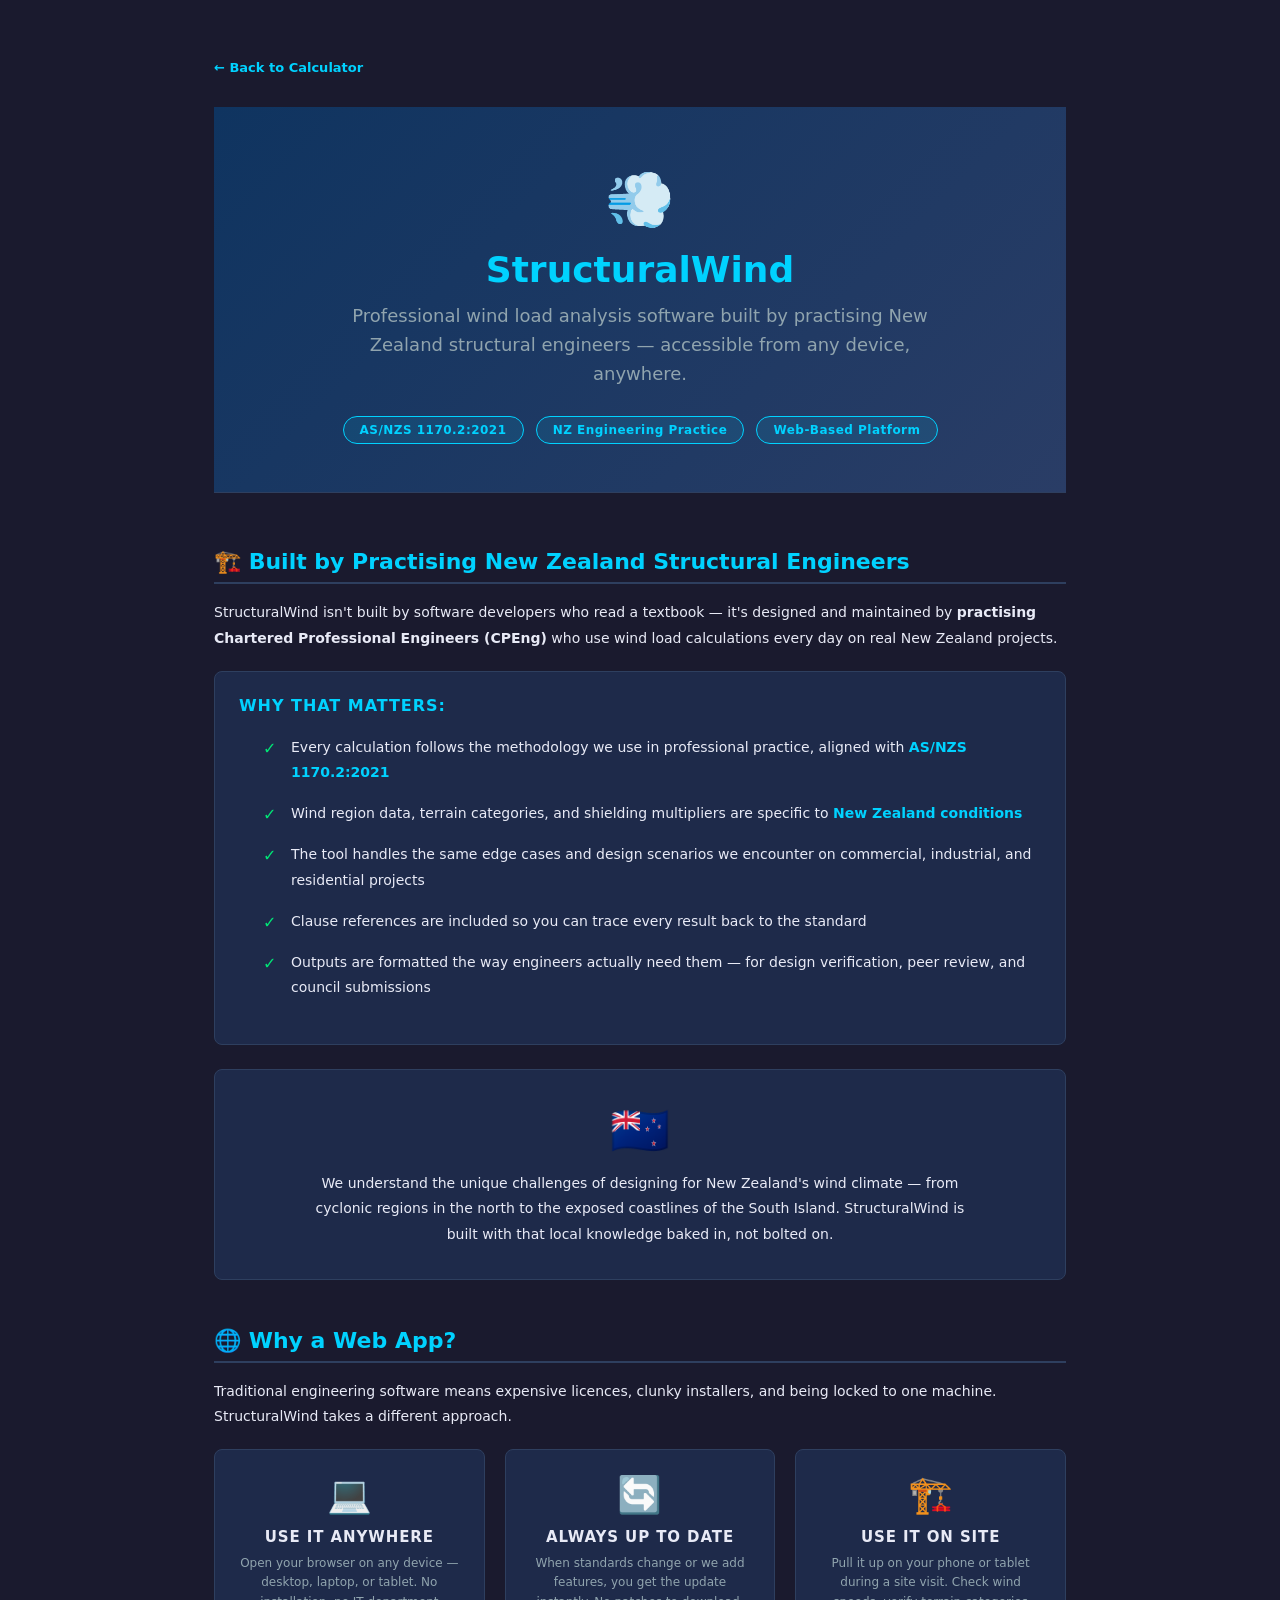
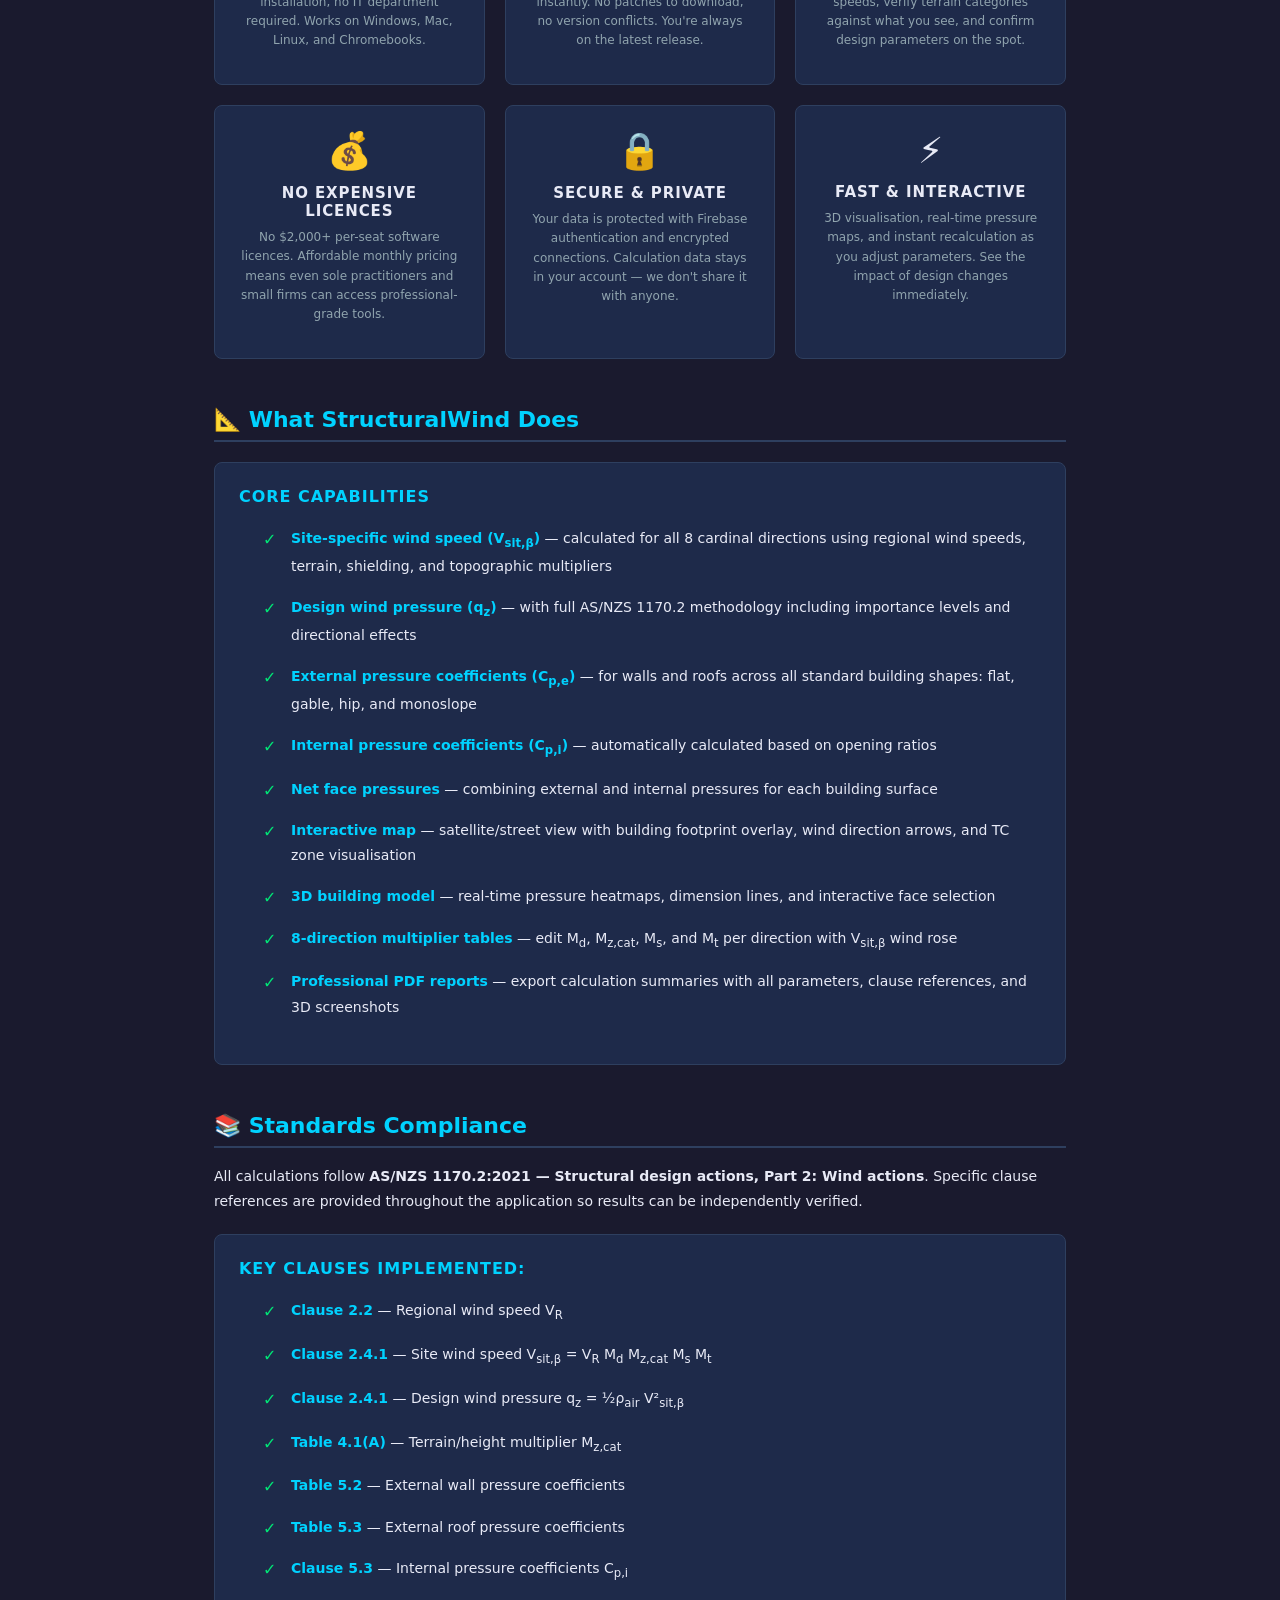
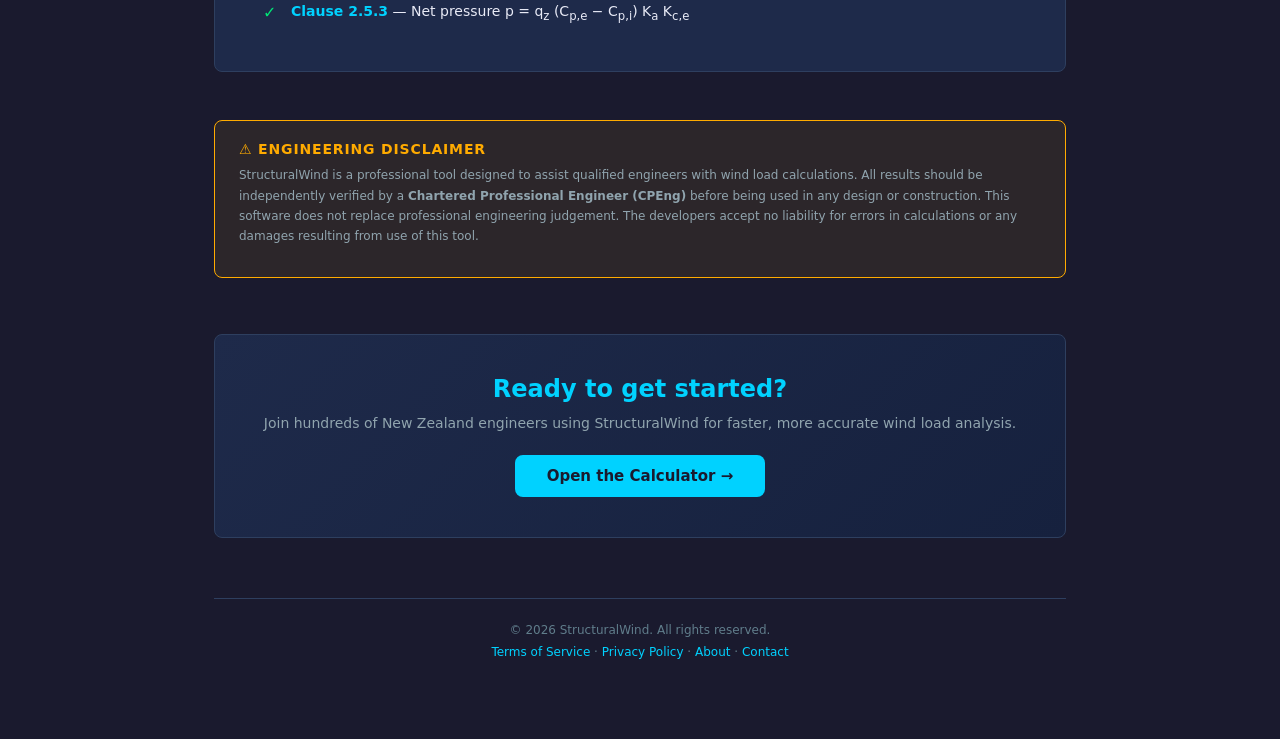
==== public/about.html @ 2320eabc "feat: bootstrap local structuralwind mirror" ====
<!DOCTYPE html>
<html lang="en">
<head>
  <meta charset="UTF-8">
  <meta name="viewport" content="width=device-width, initial-scale=1.0">
  <title>About — StructuralWind</title>
  <link rel="stylesheet" href="style.css">
  <style>
    html, body { overflow: auto; height: auto; }
    .about-page { max-width: 900px; margin: 0 auto; padding: 60px 24px 80px; }

    .about-hero {
      text-align: center;
      margin-bottom: 56px;
    }
    .about-hero .hero-icon {
      font-size: 56px;
      margin-bottom: 16px;
    }
    .about-hero h1 {
      font-size: 36px;
      font-weight: 800;
      color: var(--primary);
      margin-bottom: 12px;
    }
    .about-hero .tagline {
      font-size: 18px;
      color: var(--text2);
      max-width: 600px;
      margin: 0 auto;
      line-height: 1.6;
    }

    .about-section {
      margin-bottom: 48px;
    }
    .about-section h2 {
      font-size: 22px;
      font-weight: 700;
      color: var(--primary);
      margin-bottom: 16px;
      padding-bottom: 8px;
      border-bottom: 2px solid var(--border);
    }
    .about-section p, .about-section li {
      font-size: 14px;
      line-height: 1.8;
      color: var(--text);
    }
    .about-section ul {
      list-style: none;
      padding: 0;
    }
    .about-section ul li {
      padding: 8px 0;
      padding-left: 28px;
      position: relative;
    }
    .about-section ul li::before {
      content: '✓';
      position: absolute;
      left: 0;
      color: var(--success);
      font-weight: 700;
      font-size: 16px;
    }

    .highlight-box {
      background: var(--surface);
      border: 1px solid var(--border);
      border-radius: var(--radius);
      padding: 24px;
      margin: 20px 0;
    }
    .highlight-box h3 {
      color: var(--primary);
      font-size: 16px;
      margin-bottom: 12px;
    }

    .benefits-grid {
      display: grid;
      grid-template-columns: repeat(auto-fit, minmax(250px, 1fr));
      gap: 20px;
      margin-top: 20px;
    }
    .benefit-card {
      background: var(--surface);
      border: 1px solid var(--border);
      border-radius: var(--radius);
      padding: 24px;
      text-align: center;
      transition: border-color .2s;
    }
    .benefit-card:hover {
      border-color: var(--primary);
    }
    .benefit-card .icon {
      font-size: 36px;
      margin-bottom: 12px;
    }
    .benefit-card h3 {
      font-size: 15px;
      color: var(--text);
      margin-bottom: 8px;
    }
    .benefit-card p {
      font-size: 12px;
      color: var(--text2);
      line-height: 1.6;
    }

    .team-section {
      background: var(--surface);
      border: 1px solid var(--border);
      border-radius: var(--radius);
      padding: 32px;
      text-align: center;
      margin-top: 24px;
    }
    .team-section .icon { font-size: 48px; margin-bottom: 12px; }
    .team-section p {
      font-size: 14px;
      line-height: 1.8;
      color: var(--text);
      max-width: 680px;
      margin: 0 auto;
    }

    .standard-badge {
      display: inline-block;
      background: rgba(0, 210, 255, .1);
      border: 1px solid var(--primary);
      color: var(--primary);
      padding: 6px 16px;
      border-radius: 20px;
      font-size: 12px;
      font-weight: 700;
      letter-spacing: .04em;
      margin: 8px 4px;
    }

    .cta-section {
      text-align: center;
      margin-top: 56px;
      padding: 40px 24px;
      background: linear-gradient(135deg, var(--surface), var(--bg2));
      border: 1px solid var(--border);
      border-radius: var(--radius);
    }
    .cta-section h2 { color: var(--primary); font-size: 24px; margin-bottom: 12px; }
    .cta-section p { color: var(--text2); margin-bottom: 24px; font-size: 14px; }
    .cta-btn {
      display: inline-block;
      background: var(--primary);
      color: var(--bg);
      padding: 12px 32px;
      border-radius: 8px;
      font-size: 15px;
      font-weight: 700;
      text-decoration: none;
      transition: opacity .2s;
      border: none;
      cursor: pointer;
    }
    .cta-btn:hover { opacity: .85; }

    .back-link {
      display: inline-flex;
      align-items: center;
      gap: 6px;
      color: var(--primary);
      font-size: 13px;
      font-weight: 600;
      text-decoration: none;
      margin-bottom: 32px;
    }
    .back-link:hover { text-decoration: underline; }

    .disclaimer-box {
      background: rgba(255, 171, 0, .08);
      border: 1px solid var(--warn);
      border-radius: var(--radius);
      padding: 20px 24px;
      margin-top: 24px;
    }
    .disclaimer-box h3 {
      color: var(--warn);
      font-size: 14px;
      margin-bottom: 8px;
    }
    .disclaimer-box p {
      font-size: 12px;
      color: var(--text2);
      line-height: 1.7;
    }

    footer {
      text-align: center;
      margin-top: 60px;
      padding-top: 24px;
      border-top: 1px solid var(--border);
      font-size: 12px;
      color: var(--text3);
    }
    footer a { color: var(--primary); text-decoration: none; }
    footer a:hover { text-decoration: underline; }
  </style>
</head>
<body>

  <div class="about-page">

    <a class='back-link' href='/'>← Back to Calculator</a>

    <!-- Hero -->
    <div class="about-hero">
      <div class="hero-icon">💨</div>
      <h1>StructuralWind</h1>
      <p class="tagline">Professional wind load analysis software built by practising New Zealand structural engineers — accessible from any device, anywhere.</p>
      <div style="margin-top:20px">
        <span class="standard-badge">AS/NZS 1170.2:2021</span>
        <span class="standard-badge">NZ Engineering Practice</span>
        <span class="standard-badge">Web-Based Platform</span>
      </div>
    </div>

    <!-- Built by Engineers -->
    <div class="about-section">
      <h2>🏗️ Built by Practising New Zealand Structural Engineers</h2>
      <p>StructuralWind isn't built by software developers who read a textbook — it's designed and maintained by <strong>practising Chartered Professional Engineers (CPEng)</strong> who use wind load calculations every day on real New Zealand projects.</p>

      <div class="highlight-box">
        <h3>Why that matters:</h3>
        <ul>
          <li>Every calculation follows the methodology we use in professional practice, aligned with <strong>AS/NZS 1170.2:2021</strong></li>
          <li>Wind region data, terrain categories, and shielding multipliers are specific to <strong>New Zealand conditions</strong></li>
          <li>The tool handles the same edge cases and design scenarios we encounter on commercial, industrial, and residential projects</li>
          <li>Clause references are included so you can trace every result back to the standard</li>
          <li>Outputs are formatted the way engineers actually need them — for design verification, peer review, and council submissions</li>
        </ul>
      </div>

      <div class="team-section">
        <div class="icon">🇳🇿</div>
        <p>We understand the unique challenges of designing for New Zealand's wind climate — from cyclonic regions in the north to the exposed coastlines of the South Island. StructuralWind is built with that local knowledge baked in, not bolted on.</p>
      </div>
    </div>

    <!-- Benefits of a Web App -->
    <div class="about-section">
      <h2>🌐 Why a Web App?</h2>
      <p>Traditional engineering software means expensive licences, clunky installers, and being locked to one machine. StructuralWind takes a different approach.</p>

      <div class="benefits-grid">
        <div class="benefit-card">
          <div class="icon">💻</div>
          <h3>Use It Anywhere</h3>
          <p>Open your browser on any device — desktop, laptop, or tablet. No installation, no IT department required. Works on Windows, Mac, Linux, and Chromebooks.</p>
        </div>
        <div class="benefit-card">
          <div class="icon">🔄</div>
          <h3>Always Up to Date</h3>
          <p>When standards change or we add features, you get the update instantly. No patches to download, no version conflicts. You're always on the latest release.</p>
        </div>
        <div class="benefit-card">
          <div class="icon">🏗️</div>
          <h3>Use It On Site</h3>
          <p>Pull it up on your phone or tablet during a site visit. Check wind speeds, verify terrain categories against what you see, and confirm design parameters on the spot.</p>
        </div>
        <div class="benefit-card">
          <div class="icon">💰</div>
          <h3>No Expensive Licences</h3>
          <p>No $2,000+ per-seat software licences. Affordable monthly pricing means even sole practitioners and small firms can access professional-grade tools.</p>
        </div>
        <div class="benefit-card">
          <div class="icon">🔒</div>
          <h3>Secure & Private</h3>
          <p>Your data is protected with Firebase authentication and encrypted connections. Calculation data stays in your account — we don't share it with anyone.</p>
        </div>
        <div class="benefit-card">
          <div class="icon">⚡</div>
          <h3>Fast & Interactive</h3>
          <p>3D visualisation, real-time pressure maps, and instant recalculation as you adjust parameters. See the impact of design changes immediately.</p>
        </div>
      </div>
    </div>

    <!-- What it does -->
    <div class="about-section">
      <h2>📐 What StructuralWind Does</h2>

      <div class="highlight-box">
        <h3>Core Capabilities</h3>
        <ul>
          <li><strong>Site-specific wind speed (V<sub>sit,β</sub>)</strong> — calculated for all 8 cardinal directions using regional wind speeds, terrain, shielding, and topographic multipliers</li>
          <li><strong>Design wind pressure (q<sub>z</sub>)</strong> — with full AS/NZS 1170.2 methodology including importance levels and directional effects</li>
          <li><strong>External pressure coefficients (C<sub>p,e</sub>)</strong> — for walls and roofs across all standard building shapes: flat, gable, hip, and monoslope</li>
          <li><strong>Internal pressure coefficients (C<sub>p,i</sub>)</strong> — automatically calculated based on opening ratios</li>
          <li><strong>Net face pressures</strong> — combining external and internal pressures for each building surface</li>
          <li><strong>Interactive map</strong> — satellite/street view with building footprint overlay, wind direction arrows, and TC zone visualisation</li>
          <li><strong>3D building model</strong> — real-time pressure heatmaps, dimension lines, and interactive face selection</li>
          <li><strong>8-direction multiplier tables</strong> — edit M<sub>d</sub>, M<sub>z,cat</sub>, M<sub>s</sub>, and M<sub>t</sub> per direction with V<sub>sit,β</sub> wind rose</li>
          <li><strong>Professional PDF reports</strong> — export calculation summaries with all parameters, clause references, and 3D screenshots</li>
        </ul>
      </div>
    </div>

    <!-- Standards -->
    <div class="about-section">
      <h2>📚 Standards Compliance</h2>
      <p>All calculations follow <strong>AS/NZS 1170.2:2021 — Structural design actions, Part 2: Wind actions</strong>. Specific clause references are provided throughout the application so results can be independently verified.</p>

      <div class="highlight-box">
        <h3>Key clauses implemented:</h3>
        <ul>
          <li><strong>Clause 2.2</strong> — Regional wind speed V<sub>R</sub></li>
          <li><strong>Clause 2.4.1</strong> — Site wind speed V<sub>sit,β</sub> = V<sub>R</sub> M<sub>d</sub> M<sub>z,cat</sub> M<sub>s</sub> M<sub>t</sub></li>
          <li><strong>Clause 2.4.1</strong> — Design wind pressure q<sub>z</sub> = ½ρ<sub>air</sub> V²<sub>sit,β</sub></li>
          <li><strong>Table 4.1(A)</strong> — Terrain/height multiplier M<sub>z,cat</sub></li>
          <li><strong>Table 5.2</strong> — External wall pressure coefficients</li>
          <li><strong>Table 5.3</strong> — External roof pressure coefficients</li>
          <li><strong>Clause 5.3</strong> — Internal pressure coefficients C<sub>p,i</sub></li>
          <li><strong>Clause 2.5.3</strong> — Net pressure p = q<sub>z</sub> (C<sub>p,e</sub> − C<sub>p,i</sub>) K<sub>a</sub> K<sub>c,e</sub></li>
        </ul>
      </div>
    </div>

    <!-- Disclaimer -->
    <div class="about-section">
      <div class="disclaimer-box">
        <h3>⚠️ Engineering Disclaimer</h3>
        <p>StructuralWind is a professional tool designed to assist qualified engineers with wind load calculations. All results should be independently verified by a <strong>Chartered Professional Engineer (CPEng)</strong> before being used in any design or construction. This software does not replace professional engineering judgement. The developers accept no liability for errors in calculations or any damages resulting from use of this tool.</p>
      </div>
    </div>

    <!-- CTA -->
    <div class="cta-section">
      <h2>Ready to get started?</h2>
      <p>Join hundreds of New Zealand engineers using StructuralWind for faster, more accurate wind load analysis.</p>
      <a class='cta-btn' href='/'>Open the Calculator →</a>
    </div>

    <!-- Footer -->
    <footer>
      <p>© 2026 StructuralWind. All rights reserved.</p>
      <p style="margin-top:8px">
        <a href="terms.html">Terms of Service</a> · 
        <a href="privacy.html">Privacy Policy</a> · 
        <a href='/about'>About</a> · 
        <a href="mailto:support@structuralwind.co.nz">Contact</a>
      </p>
    </footer>

  </div>

</body>
</html>
---- public/style.css ----
/* ═══════════════════════════════════════════
   StructuralWind — Map Overlay Edition CSS
   ═══════════════════════════════════════════ */
*{margin:0;padding:0;box-sizing:border-box}
:root{
    --bg:#1a1a2e;--bg2:#16213e;--bg3:#0f3460;
    --surface:#1e2a4a;--surface2:#233256;--surface3:#2a3d66;
    --primary:#00d2ff;--primary-dim:#0088aa;
    --accent:#7c4dff;--accent2:#e040fb;
    --success:#00e676;--warn:#ffab00;--danger:#ff5252;
    --text:#e8eaf6;--text2:#90a4ae;--text3:#607d8b;
    --border:#2e3f5f;--radius:8px;--radius-sm:5px;
    --shadow:0 4px 20px rgba(0,0,0,.3);
    --green-hl:#c8e6c9;
}
html,body{height:100%;overflow:hidden;font-family:'Segoe UI',system-ui,sans-serif;background:var(--bg);color:var(--text);font-size:13px}
h3{font-size:12px;font-weight:700;text-transform:uppercase;letter-spacing:.06em;color:var(--primary);margin-bottom:8px}
h4{font-size:11px;font-weight:700;text-transform:uppercase;letter-spacing:.06em;color:var(--text2);margin-bottom:6px}
a{color:var(--primary)}
input[type=range]{-webkit-appearance:none;width:100%;height:4px;background:#2e3f5f;border-radius:4px;outline:0;margin:4px 0 10px}
input[type=range]::-webkit-slider-thumb{-webkit-appearance:none;width:14px;height:14px;border-radius:50%;background:var(--primary);cursor:pointer;border:2px solid var(--bg)}
select,input[type=text]{width:100%;padding:5px 8px;background:var(--surface2);border:1px solid var(--border);color:var(--text);border-radius:var(--radius-sm);font-size:12px;margin-bottom:6px}
select:focus,input:focus{outline:none;border-color:var(--primary)}
select:disabled{opacity:1;color:var(--text);cursor:default;background:var(--surface2)}
label{display:block;font-size:11px;color:var(--text2);margin-bottom:2px}
label span{color:var(--primary);font-weight:700}
button{cursor:pointer}

/* ═══ Top Nav ═══ */
.top-nav{position:fixed;top:0;left:0;width:100%;height:42px;background:var(--bg2);display:flex;align-items:center;z-index:5000;border-bottom:1px solid var(--border);padding:0 12px}
.nav-brand{display:flex;align-items:center;gap:8px;font-size:14px;font-weight:800;color:var(--primary);min-width:160px}
.brand-stack{display:flex;flex-direction:column;gap:1px;line-height:1.15;min-width:0}
.brand-tagline{font-size:9px;font-weight:600;color:var(--text2);letter-spacing:.04em;text-transform:none;white-space:nowrap}
.brand-icon{font-size:18px}
.brand-text sup{font-size:9px;color:var(--accent)}
.main-tabs{display:flex;gap:2px;margin-left:20px}
.main-tab{background:transparent;border:none;color:var(--text2);font-size:12px;font-weight:700;padding:10px 20px;letter-spacing:.08em;transition:all .15s}
.main-tab:hover{color:var(--text);background:rgba(255,255,255,.04)}
.main-tab.active{color:var(--primary);border-bottom:2px solid var(--primary);background:rgba(0,210,255,.06)}
.nav-right{margin-left:auto;display:flex;align-items:center;gap:8px}
.btn-upgrade{background:linear-gradient(135deg,var(--accent),var(--accent2));color:#fff;border:none;padding:6px 14px;border-radius:20px;font-size:11px;font-weight:700}
.btn-account{background:var(--surface2);border:1px solid var(--border);color:var(--text);width:32px;height:32px;border-radius:50%;font-size:16px}

/* Account menu */
.account-menu{display:none;position:fixed;top:48px;right:12px;background:var(--surface);border:1px solid var(--border);border-radius:var(--radius);padding:12px;z-index:5001;min-width:220px;box-shadow:var(--shadow)}
.account-menu.show{display:block}
.acct-header{display:flex;align-items:center;gap:10px;margin-bottom:8px}
.acct-avatar{font-size:28px}
.acct-name{font-weight:700}
.acct-plan{font-size:11px;color:var(--accent)}
.acct-divider{height:1px;background:var(--border);margin:8px 0}
.account-menu button{display:block;width:100%;text-align:left;background:transparent;border:none;color:var(--text);padding:7px 8px;font-size:12px;border-radius:4px}
.account-menu button:hover{background:rgba(255,255,255,.06)}

/* ═══ Auth Overlay ═══ */
.auth-overlay{display:none;position:fixed;top:0;left:0;right:0;bottom:0;background:rgba(0,0,0,.7);z-index:9000;justify-content:center;align-items:center}
.auth-overlay.show{display:flex}
.auth-card{background:var(--bg2);border:1px solid var(--border);border-radius:12px;padding:32px;max-width:400px;width:90%;text-align:center}
.auth-card h2{color:var(--primary);margin-bottom:8px;font-size:22px}
.auth-card p{color:var(--text2);margin-bottom:20px;font-size:13px}
.btn-google,.btn-microsoft{display:flex;align-items:center;justify-content:center;gap:10px;width:100%;padding:12px;background:#fff;color:#333;border:1px solid #ddd;border-radius:8px;font-size:14px;font-weight:600;cursor:pointer;transition:all .15s}
.btn-google:hover,.btn-microsoft:hover{background:#f5f5f5;box-shadow:0 2px 8px rgba(0,0,0,.15)}
.auth-card .btn-microsoft{margin-top:10px}
.btn-microsoft-logo{flex-shrink:0}
.auth-footer{margin-top:16px;font-size:11px;color:var(--text3)}
.auth-footer a{color:var(--primary)}

/* ═══ Tab content containers ═══ */
.tab-content{position:fixed;top:42px;left:0;right:0;bottom:0;z-index:10}
#tc-structure{pointer-events:none}
#struct-document,#struct-topography{pointer-events:auto}

/* ═══ Structure Subtabs ═══ */
.structure-subtabs{position:absolute;top:0;left:0;right:0;height:30px;background:var(--bg2);display:flex;align-items:center;padding:0 10px;gap:2px;z-index:102;border-bottom:1px solid var(--border);pointer-events:auto}
.struct-subtab{background:transparent;border:none;color:var(--text2);font-size:11px;font-weight:600;padding:6px 16px;letter-spacing:.05em;transition:all .15s;cursor:pointer;border-bottom:2px solid transparent}
.struct-subtab:hover{color:var(--text);background:rgba(255,255,255,.04)}
.struct-subtab.active{color:var(--primary);border-bottom-color:var(--primary);background:rgba(0,210,255,.06)}
.struct-panel{position:absolute;top:30px;left:0;right:0;bottom:0}
#struct-model{pointer-events:none;background:transparent}
#struct-model .toolbar,#struct-model .model-upload-bar,#struct-model .panel-left,#struct-model .panel-right,#struct-model .face-info{pointer-events:auto}

/* ═══ Lock button styles (Structure + Site) ═══ */
#btn-lock.locked,#btn-lock-site.locked{color:#ff5252 !important;border-color:#ff5252 !important;background:rgba(255,82,82,.15) !important;font-weight:700}

/* ═══ STRUCTURE TAB ═══ */
.toolbar{position:absolute;top:0;left:0;right:0;height:36px;background:var(--bg2);display:flex;align-items:center;padding:0 10px;gap:2px;z-index:100;border-bottom:1px solid var(--border);overflow-x:auto;pointer-events:auto}
.toolbar button{background:transparent;border:1px solid transparent;color:var(--text2);padding:3px 9px;border-radius:var(--radius-sm);font-size:11px;white-space:nowrap;transition:all .15s}
.toolbar button:hover{background:rgba(255,255,255,.06);color:var(--text)}
.toolbar button.active{color:var(--primary);border-color:var(--primary);background:rgba(0,210,255,.08)}
.toolbar-divider{width:1px;height:20px;background:var(--border);margin:0 4px}

/* Upload Model Bar */
.model-upload-bar{position:absolute;top:36px;left:0;right:0;height:28px;background:var(--surface2);display:flex;align-items:center;padding:0 10px;gap:6px;z-index:99;border-bottom:1px solid var(--border);font-size:11px;pointer-events:auto}
.model-upload-bar button,
.model-upload-bar .upload-model-btn{background:transparent;border:1px solid var(--border);color:var(--text2);padding:2px 8px;border-radius:var(--radius-sm);font-size:11px;white-space:nowrap;cursor:pointer;transition:all .15s;display:inline-flex;align-items:center;font-family:inherit;line-height:inherit}
.model-upload-bar button:hover,
.model-upload-bar .upload-model-btn:hover{background:rgba(255,255,255,.06);color:var(--text);border-color:var(--primary)}
.model-upload-bar .model-status-text{font-weight:600;color:var(--primary);margin-left:8px}
.model-upload-bar .model-status-info{margin-left:auto;font-size:10px;color:var(--text2);opacity:.7}

/* Beta badge */
.beta-badge{display:inline-block;background:linear-gradient(135deg,#f59e0b,#ef4444);color:#fff;font-size:9px;font-weight:800;letter-spacing:.5px;padding:1px 6px;border-radius:3px;vertical-align:middle;line-height:1.4;text-transform:uppercase}

/* Beta disclaimer */
.beta-disclaimer{font-size:10px;color:var(--text2);opacity:.7;margin:8px 0 0;line-height:1.5;padding:6px 8px;background:rgba(245,158,11,.08);border-left:2px solid #f59e0b;border-radius:0 4px 4px 0}

/* Hidden file input: must NOT use display:none — programmatic .click() is blocked in many browsers; use label[for] + this instead. */
.file-input-screen-only{position:fixed;left:-9999px;top:0;width:1px;height:1px;padding:0;margin:0;overflow:hidden;clip:rect(0,0,0,0);white-space:nowrap;border:0;opacity:0;pointer-events:none}

/* IFC Dropzone */
.ifc-dropzone-section h3{display:flex;align-items:center;gap:6px}
.ifc-dropzone{display:block;border:2px dashed var(--border);border-radius:8px;padding:16px 12px;text-align:center;cursor:pointer;transition:all .2s;background:rgba(255,255,255,.02)}
.ifc-dropzone:hover{border-color:var(--primary);background:rgba(59,130,246,.06)}
.ifc-dropzone.dragover{border-color:#22bb44;background:rgba(34,187,68,.1);box-shadow:0 0 12px rgba(34,187,68,.15)}
.ifc-dropzone-icon{font-size:24px;margin-bottom:4px}
.ifc-dropzone-text{font-size:12px;font-weight:600;color:var(--text)}
.ifc-dropzone-sub{font-size:10px;color:var(--text2);margin-top:4px;opacity:.7}

/* Left panel */
.panel-left{position:absolute;top:64px;left:0;width:260px;bottom:0;overflow-y:auto;background:var(--bg2);border-right:1px solid var(--border);padding:10px 12px;z-index:99;pointer-events:auto}
.panel-section{background:var(--surface);border:1px solid var(--border);border-radius:var(--radius);padding:10px;margin-bottom:10px}

/* Right panel */
.panel-right{position:absolute;top:64px;right:0;width:300px;bottom:0;overflow-y:auto;background:var(--bg2);border-left:1px solid var(--border);padding:10px 12px;z-index:99;pointer-events:auto}
.result-table{width:100%;border-collapse:collapse;font-size:11px}
.result-table th{background:var(--surface3);color:var(--primary);padding:4px 6px;text-align:left;font-size:10px;letter-spacing:.04em}
.result-table td{padding:4px 6px;border-bottom:1px solid var(--border)}
.result-table tr:last-child td{border-bottom:none}
.result-table td[title],h3[title]{cursor:help}

/* Face info tooltip */
.face-info{display:none;position:fixed;background:var(--surface);border:1px solid var(--primary);border-radius:var(--radius);padding:10px 14px;z-index:1000;min-width:170px;box-shadow:var(--shadow);pointer-events:auto}
.face-info h4{color:var(--primary);margin-bottom:6px;font-size:12px}
.fi-row{display:flex;justify-content:space-between;font-size:11px;padding:2px 0}
.fi-lbl{color:var(--text2)}
.fi-val{font-weight:700}
.fi-clause{margin-top:6px;font-size:10px;color:var(--text3);font-style:italic}
.fi-zones{margin-top:4px;padding-top:4px;border-top:1px solid var(--border);font-size:10px;color:var(--text2);line-height:1.35;max-width:260px}
.fi-zones .fi-zones-h{margin:0 0 3px;font-size:9px;font-weight:600;color:var(--text3);text-transform:uppercase;letter-spacing:.02em}
.fi-zones .fi-zone-row{display:flex;justify-content:space-between;gap:8px;padding:1px 0}

/* Wind compass */
.wind-compass{position:fixed;bottom:20px;left:50%;transform:translateX(-50%);width:130px;height:130px;z-index:200;pointer-events:auto}
.wind-compass canvas{cursor:grab}

/* Kl legend — flex row below WebGL canvas (reserved strip; does not cover the model) */
.legend.kl-legend-bar{
  order:2;flex:0 0 auto;position:relative;align-self:stretch;
  display:flex;flex-direction:row;align-items:center;gap:8px 12px;
  width:100%;min-width:0;min-height:0;
  padding:5px 10px 6px;
  background:rgba(22,33,62,.96);border:none;border-top:1px solid var(--border);
  border-radius:0;box-shadow:none;z-index:30;pointer-events:auto;
}
.kl-legend-heading{
  flex:0 0 auto;margin:0;font-size:9px;font-weight:700;letter-spacing:.06em;
  text-transform:uppercase;color:var(--primary);white-space:nowrap;line-height:1.2;
}
.kl-legend-swatches{
  display:flex;flex-direction:row;flex-wrap:nowrap;align-items:center;
  gap:10px 14px;padding:0;flex:1 1 auto;min-width:0;
  overflow-x:auto;overflow-y:hidden;-webkit-overflow-scrolling:touch;
  scrollbar-width:thin;
}
.kl-legend-meta{
  flex:0 0 auto;font-size:9px;color:var(--text3);white-space:nowrap;padding-right:4px;
}
.kl-legend-item{
  display:inline-flex;align-items:center;gap:4px;flex:0 0 auto;font-size:10px;color:var(--text);
  white-space:nowrap;line-height:1.2;
}
.kl-legend-swatch{
  flex-shrink:0;width:11px;height:11px;border-radius:2px;border:1px solid rgba(255,255,255,.28);
}
.kl-legend-item-text{color:var(--text2)}
.kl-legend-kp{
  flex:0 0 auto;font-size:9px;color:#e67e22;white-space:nowrap;border-left:1px solid var(--border);padding-left:10px;margin-left:4px;
}
.legend canvas{border-radius:3px;border:1px solid var(--border);display:block}
.legend-labels{display:flex;justify-content:space-between;font-size:9px;color:var(--text2);margin-top:4px}
.legend-labels .leg-neg{color:#4488ff}
.legend-labels .leg-pos{color:#ff4444}

.measure-bar{display:none;position:fixed;top:82px;left:50%;transform:translateX(-50%);background:var(--accent);color:#fff;padding:8px 24px;border-radius:20px;font-size:12px;z-index:600}

/* 3D view + pressure tables — center column below toolbar/upload bar */
.model-center-stack{
  position:fixed;top:136px;left:260px;right:300px;bottom:0;z-index:5;
  display:flex;flex-direction:column;gap:6px;overflow:hidden;
  pointer-events:none;
}
.model-center-stack > #canvas-container{
  flex:1 1 auto;min-height:200px;position:relative;z-index:1;width:100%;
  overflow:hidden;
  pointer-events:auto;
  display:flex;flex-direction:column;min-height:0;
}
.model-center-stack > #canvas-container > canvas{
  order:1;flex:1 1 auto;min-height:0;width:100%;
  display:block;vertical-align:top;
}
.model-pressure-tables{
  flex:0 0 auto;min-height:0;
  position:relative;z-index:12;
  overflow:visible;
  border-top:1px solid var(--border);
  background:var(--bg2);
  padding:8px 10px 10px;
  margin-top:2px;
  box-shadow:0 -6px 16px rgba(0,0,0,.35);
  pointer-events:auto;
}
.model-pressure-tables.drawer-expanded{
  flex:0 1 45%;min-height:140px;max-height:52vh;
  display:flex;flex-direction:column;
  overflow:hidden;
}
.model-pressure-tables .pressure-tables-drawer{margin:0}
.model-pressure-tables.drawer-expanded .pressure-tables-drawer{
  display:flex;flex-direction:column;flex:1 1 auto;min-height:0;
}
.model-pressure-tables .pressure-tables-drawer .topo-card-header{
  padding-top:10px;padding-bottom:10px;
}
.model-pressure-tables .pressure-tables-drawer .topo-card-header h4{
  flex:1 1 100px;
  min-width:0;
  line-height:1.35;
}
.model-pressure-tables.drawer-expanded .pressure-tables-drawer .topo-card-header{
  flex-shrink:0;
  position:relative;
  z-index:2;
}
.model-pressure-tables.drawer-expanded .pressure-tables-drawer .topo-card-body{
  flex:1 1 auto;
  min-height:0;
  overflow-y:auto;
  overflow-x:auto;
  padding:4px 6px 10px;
  -webkit-overflow-scrolling:touch;
}
.model-pressure-tables:not(.drawer-expanded) .pressure-tables-drawer .topo-card-body{
  padding:4px 6px 10px;
}
.model-pressure-tables .pressure-drawer-hint{font-weight:600;color:var(--text3);white-space:nowrap;flex-shrink:0}
.model-pressure-tables.drawer-expanded .pressure-drawer-hint{color:var(--primary)}
.model-pressure-tables .topo-card-header .topo-card-stats{
  flex-wrap:wrap;
  justify-content:flex-end;
  gap:6px 10px;
}
.model-pressure-tables .pressure-drawer-body-cols{
  display:flex;
  flex-flow:row wrap;
  align-items:flex-start;
  gap:12px 14px;
}
.model-pressure-tables .pressure-drawer-col-main{
  flex:1 1 100%;
  min-width:0;
}
.model-pressure-tables .pressure-drawer-col > h3:first-child{margin-top:0}
.model-pressure-tables .pressure-drawer-col .panel-section{margin-bottom:0}
.model-pressure-tables .pressure-drawer-col-main .pressure-subtabs{margin-bottom:10px}
.panel-right h3.pressure-rhs-heading{margin-top:14px;padding-top:8px;border-top:1px solid var(--border)}
.vol-kv-input-wrap{display:inline-flex;align-items:center;gap:4px}
.inp-vol-kv{width:6.5em;padding:3px 6px;font-size:11px;text-align:right;background:var(--surface2);border:1px solid var(--border);border-radius:var(--radius-sm);color:var(--text)}
.inp-vol-kv:read-only{opacity:.92;cursor:default}
.vol-kv-unit{font-size:11px;color:var(--text2);white-space:nowrap}
/* Hidden canvas — drawVsitRose + PDF capture; polar Vsit tab is the on-screen wind rose */
.vsit-rose-export-canvas{position:absolute;left:-9999px;top:0;width:210px;height:230px;opacity:0;pointer-events:none}

/* Volume factor override — Cl 5.3.4 hover equation */
.kv-override-section{position:relative}
.kv-equation-popup{
  position:fixed;z-index:6000;max-width:380px;padding:10px 12px;
  background:var(--surface);border:1px solid var(--primary-dim);border-radius:var(--radius);
  box-shadow:var(--shadow);font-size:11px;line-height:1.45;color:var(--text);
  pointer-events:none;
}
.kv-equation-popup p{margin:0 0 6px}
.kv-equation-popup p:last-child{margin-bottom:0}
.kv-hover-hint{opacity:.75;font-size:12px;cursor:help}
.limitstate-row{display:flex;gap:6px}
.limitstate-row .limitstate-btn{font-weight:700;font-size:11px}
.limitstate-row .limitstate-btn.active{border-color:var(--primary);background:var(--primary-light);color:var(--primary)}

/* ═══ SITE TAB ═══ */
#site-panel-location{position:absolute;top:30px;left:0;right:0;bottom:0}
/* z-index below #map-container so polar / wide panel content cannot sit on top of the map and steal clicks */
.site-left-panel{position:absolute;top:0;left:0;width:350px;bottom:0;overflow-x:hidden;overflow-y:auto;background:var(--bg2);border-right:1px solid var(--border);padding:10px 12px;z-index:90}
.site-left-panel input[readonly]{opacity:.88;cursor:not-allowed;background:var(--surface2);color:var(--text2)}
.section-header{font-size:11px;font-weight:700;text-transform:uppercase;letter-spacing:.06em;color:var(--primary);margin-bottom:8px;padding-bottom:4px;border-bottom:1px solid var(--border)}
.btn-row{display:flex;gap:6px}
.btn-row button{flex:1;padding:5px 10px;background:var(--surface3);border:1px solid var(--border);color:var(--text);border-radius:var(--radius-sm);font-size:11px}
.btn-row button:hover{background:var(--primary);color:var(--bg)}
.rooftype-row{flex-wrap:wrap;margin-top:4px}
.btn-row.rooftype-row button.rooftype-btn{flex:1 1 calc(50% - 3px);min-width:0;padding:6px 6px;font-size:10px;font-weight:600;background:var(--surface2);border:1px solid var(--border);color:var(--text2);cursor:pointer;font-family:var(--font);transition:border-color .15s,color .15s,background .15s}
.btn-row.rooftype-row button.rooftype-btn:hover{background:var(--surface2);border-color:var(--primary-dim);color:var(--text)}
.btn-row.rooftype-row button.rooftype-btn.active{border-color:var(--primary);background:var(--primary-light);color:var(--primary)}
.btn-row.rooftype-row button.rooftype-btn.active:hover{background:var(--primary-light);color:var(--primary)}
.btn-row.seg-row{flex-wrap:wrap}
.btn-row.seg-row button.seg-btn{flex:1;min-width:0;padding:6px 8px;font-size:11px;font-weight:600;background:var(--surface2);border:1px solid var(--border);color:var(--text2);cursor:pointer;font-family:var(--font);transition:border-color .15s,color .15s,background .15s;border-radius:var(--radius-sm)}
.btn-row.seg-row button.seg-btn:hover{background:var(--surface2);border-color:var(--primary-dim);color:var(--text)}
.btn-row.seg-row button.seg-btn.active{border-color:var(--primary);background:var(--primary-light);color:var(--primary)}
.btn-row.seg-row button.seg-btn.active:hover{background:var(--primary-light);color:var(--primary)}
.region-readonly{font-size:13px;font-weight:600;color:var(--primary);margin:4px 0 8px;padding:2px 0;line-height:1.3}
.wind-field{display:flex;align-items:center;gap:6px;margin:4px 0}
.wind-field label{white-space:nowrap;min-width:100px;font-size:11px}
.wind-field input{width:60px;text-align:right}
.highlight-green{background:#2e6b2e!important;color:#c8e6c9!important;font-weight:700;border-color:#4caf50!important}

/* Direction multiplier tabs */
.dir-tabs{display:flex;gap:2px;margin-bottom:8px}
.dir-tab{flex:1;background:transparent;border:1px solid var(--border);border-bottom:2px solid transparent;color:var(--text2);padding:5px 8px;font-size:10px;font-weight:700;letter-spacing:.04em;border-radius:var(--radius-sm) var(--radius-sm) 0 0}
.dir-tab:hover{background:rgba(255,255,255,.04)}
.dir-tab.active{color:var(--primary);border-bottom-color:var(--primary);background:rgba(0,210,255,.06)}
.dir-table{max-height:none;overflow:visible}
.dir-polar-anchor{display:flex;flex-direction:column;gap:0;position:relative}
.dir-polar-wrap{margin:0;padding:0 0 4px;max-width:100%}
.dir-polar-svg{display:block;width:100%;max-width:248px;height:auto;margin:0 auto}
.dir-polar-locked .dir-polar-sector{pointer-events:none;opacity:.9}
.dir-polar-sector{outline:none;transition:fill .12s,stroke .12s,filter .12s}
.dir-polar-sector:hover{filter:brightness(1.07)}
.dir-polar-sector:focus{stroke:var(--primary);stroke-width:2px}
.dir-polar-valtxt{fill:var(--text);font-size:10.5px;font-weight:700;font-family:var(--font),system-ui,sans-serif}
.dir-polar-dirlab{fill:var(--text2);font-size:10px;font-weight:700;font-family:var(--font),system-ui,sans-serif}
.dir-polar-note{font-size:10px;color:var(--text2);margin-top:6px;line-height:1.35}
.dir-polar-hint{font-size:9px;color:var(--text3);margin-top:4px;line-height:1.3}
.dir-polar-loading .dir-polar-loading-box{
  display:flex;flex-direction:column;align-items:center;justify-content:center;gap:16px;
  min-height:200px;padding:28px 16px 24px;
}
.dir-polar-loading-spinner{
  width:52px;height:52px;flex-shrink:0;
  border:5px solid rgba(255,255,255,0.12);
  border-top-color:var(--primary);
  border-radius:50%;
  animation:dirPolarSpin 0.75s linear infinite;
}
.dir-polar-loading-caption{
  font-size:12px;font-weight:600;color:var(--text2);text-align:center;line-height:1.45;
}
.dir-polar-loading-caption sub{font-size:0.85em}
.dir-polar-lee-btn{margin-top:4px;padding:4px 8px;font-size:10px;background:var(--surface2);border:1px solid var(--border);color:var(--primary);border-radius:4px;cursor:pointer;font-family:var(--font)}
.dir-polar-popover{margin-top:6px;width:100%;max-width:248px;margin-left:auto;margin-right:auto}
.dir-polar-popover[hidden]{display:none!important}
.dir-polar-pop-inner{background:var(--surface);border:1px solid var(--primary);border-radius:var(--radius-sm);padding:8px 10px;box-shadow:0 4px 16px rgba(0,0,0,.25)}
.dir-polar-pop-head{display:flex;align-items:center;justify-content:space-between;gap:8px;margin-bottom:6px;font-size:11px;font-weight:700;color:var(--primary)}
.dir-polar-pop-close{background:transparent;border:none;color:var(--text2);font-size:16px;line-height:1;cursor:pointer;padding:0 4px}
.dir-polar-pop-close:hover{color:var(--text)}
.dir-polar-pop-lbl{display:block;font-size:9px;color:var(--text2);margin-top:6px;margin-bottom:2px}
.dir-polar-pop-input{width:100%;box-sizing:border-box;padding:5px 8px;font-size:12px;background:var(--bg);border:1px solid var(--border);color:var(--text);border-radius:4px;font-family:var(--font)}
.dir-polar-pop-select{width:100%;box-sizing:border-box;margin-top:4px;padding:5px 8px;font-size:11px;background:var(--bg);border:1px solid var(--border);color:var(--text);border-radius:4px;font-family:var(--font)}
.dir-polar-pop-readonly{font-size:12px;color:var(--text);line-height:1.4}
.dir-table table{width:100%;border-collapse:collapse;font-size:11px}
.dir-table th{background:var(--surface3);color:var(--text2);padding:4px 6px;text-align:center;font-weight:700;letter-spacing:.04em;position:sticky;top:0;z-index:1}
.dir-table td{padding:4px 6px;border-bottom:1px solid var(--border);text-align:center}
.dir-table input[type=text]{width:50px;text-align:center;padding:2px 4px;font-size:11px;margin:0}
.dir-table select{width:60px;font-size:10px;padding:2px;margin:0}
.dir-table .highlight-cell{background:#2e6b2e;color:#c8e6c9;font-weight:700;border-radius:3px;padding:2px 4px}

/* ═══ Map ═══ */
/* Above .site-left-panel so map receives clicks on streets beside the sidebar (e.g. Hobson St west of the pin) */
#map-container{position:absolute;top:0;left:350px;right:0;bottom:0;z-index:110;min-height:200px}
/* North direction: screen top = map north (Leaflet has no bearing rotation). */
.map-north-overlay{
  position:absolute;
  left:10px;
  /* Below Leaflet .leaflet-control-zoom: margin ~10px + two ~30px buttons + border */
  top:86px;
  z-index:450;
  display:flex;
  align-items:center;
  justify-content:center;
  padding:6px 8px 4px;
  background:rgba(15,20,40,.55);
  border:1px solid rgba(0,210,255,.35);
  border-radius:10px;
  /* no backdrop-filter — avoids opaque black GPU glitches on some Windows/Chrome setups */
  pointer-events:none;
  box-shadow:0 2px 12px rgba(0,0,0,.3);
}
.map-north-svg{ display:block; vertical-align:top; }
#leaflet-map{width:100%;height:100%;min-height:200px}
.leaflet-div-icon.cw-site-pin-map-icon{background:transparent!important;border:none!important}
/* Clear Leaflet default zoom control (~34px) + gap */
.map-find-address-bar{position:absolute;top:10px;left:58px;z-index:500;pointer-events:auto}
.map-find-address-btn{background:rgba(26,26,46,.9);border:1px solid var(--border);color:var(--text);padding:8px 14px;border-radius:var(--radius-sm);font-size:12px;font-weight:600;cursor:pointer;transition:background .15s,border-color .15s,color .15s;font-family:var(--font)}
.map-find-address-btn:hover{background:var(--primary);color:var(--bg);border-color:var(--primary)}
.map-overlay-info{position:absolute;top:10px;right:10px;background:rgba(26,26,46,.85);border:1px solid var(--border);border-radius:var(--radius);padding:8px 12px;z-index:500;font-size:11px;pointer-events:none}
.map-overlay-info div{margin:2px 0}
.map-overlay-info b{color:var(--primary)}
/* Ms shielding overlay — h / 20h / manual hints (was a map marker on the pin; keep it off the structure) */
.map-ms-shield-hint{
  position:absolute;
  top:96px;
  right:10px;
  z-index:500;
  max-width:min(280px,calc(100vw - 24px));
  pointer-events:auto;
}
.map-ms-shield-hint-card{
  box-sizing:border-box;
  min-width:220px;
  background:rgba(22,33,62,.96);
  color:#e8eaf6;
  padding:8px 10px;
  border-radius:6px;
  border:1px solid rgba(0,210,255,.28);
  font-size:10px;
  font-weight:600;
  text-align:center;
  white-space:normal;
  line-height:1.35;
  box-shadow:0 2px 12px rgba(0,0,0,.28);
}
.map-ms-shield-hint-card .map-ms-shield-hint-sub{font-weight:normal;color:#90a4ae;font-size:9px}
.map-terrain-data-status{
  position:absolute;bottom:90px;left:10px;right:10px;z-index:500;
  font-size:10px;line-height:1.35;padding:6px 10px;border-radius:var(--radius-sm);
  background:rgba(26,26,46,.92);border:1px solid var(--border);max-width:min(100%,520px);
  pointer-events:none;box-shadow:0 2px 8px rgba(0,0,0,.25);
}
.map-terrain-data-status.terrain-data-status--live{border-left:3px solid #00c853;color:var(--text)}
.map-terrain-data-status.terrain-data-status--cached{border-left:3px solid #ffab00;color:var(--text)}
.map-terrain-data-status.terrain-data-status--fallback{border-left:3px solid #ff5252;color:var(--text)}
.map-terrain-data-status.terrain-data-status--loading{border-left:3px solid #00d2ff;color:var(--text2)}
.panel-terrain-data-status{
  font-size:10px;line-height:1.35;margin:8px 0 4px;padding:6px 8px;border-radius:var(--radius-sm);
  background:rgba(22,33,62,.55);border:1px solid var(--border);
}
.panel-terrain-data-status.terrain-data-status--live{border-left:3px solid #00c853}
.panel-terrain-data-status.terrain-data-status--cached{border-left:3px solid #ffab00}
.panel-terrain-data-status.terrain-data-status--fallback{border-left:3px solid #ff5252}
.panel-terrain-data-status.terrain-data-status--loading{border-left:3px solid #00d2ff}
.map-controls-bar{position:absolute;bottom:10px;left:10px;display:flex;gap:6px;z-index:500;flex-wrap:wrap}
.map-controls-bar button{background:rgba(26,26,46,.9);border:1px solid var(--border);color:var(--text);padding:6px 12px;border-radius:var(--radius-sm);font-size:11px;transition:all .15s}
.map-controls-bar button:hover{background:var(--primary);color:var(--bg)}
.map-controls-bar button.active{color:var(--primary);border-color:var(--primary);background:rgba(0,210,255,.15)}
.map-orientation-bar{position:absolute;bottom:44px;left:10px;display:flex;align-items:center;gap:4px;z-index:500;background:rgba(26,26,46,.9);border:1px solid var(--border);border-radius:var(--radius-sm);padding:5px 10px}
.map-orientation-bar button{background:none;border:1px solid var(--border);color:var(--text2);border-radius:var(--radius-sm);cursor:pointer;transition:all .15s}
.map-orientation-bar button:hover{color:var(--primary);border-color:var(--primary)}
.map-orientation-bar input[type=range]{accent-color:var(--primary)}
.map-ctrl-divider{width:1px;height:28px;background:var(--border);align-self:center}

/* V6 — Overlay toggle buttons */
.overlay-btn{position:relative}
.overlay-btn.active::after{content:'';position:absolute;bottom:2px;left:50%;transform:translateX(-50%);width:16px;height:2px;background:var(--primary);border-radius:1px}

/* V6 — Map overlay legends */
.map-legend{position:absolute;top:10px;left:10px;background:rgba(22,33,62,.92);border:1px solid var(--border);border-radius:var(--radius);padding:10px 14px;z-index:500;min-width:200px;box-shadow:var(--shadow)}
/* Ms / Mt legends — HTML uses map-overlay-legend + legend-* (not map-legend-*) */
.map-overlay-legend{
  position:absolute;top:10px;left:10px;background:rgba(22,33,62,.92);border:1px solid var(--border);border-radius:var(--radius);
  padding:10px 14px;z-index:500;min-width:200px;max-width:min(260px,92vw);box-shadow:var(--shadow);
}
.map-overlay-legend .legend-title{
  font-size:11px;font-weight:700;color:var(--primary);text-transform:uppercase;letter-spacing:.06em;
  margin-bottom:8px;padding-bottom:4px;border-bottom:1px solid var(--border);
}
.map-overlay-legend .legend-row{display:flex;align-items:center;gap:8px;font-size:11px;color:var(--text);padding:2px 0}
.map-overlay-legend .legend-swatch{display:inline-block;width:16px;height:12px;border-radius:2px;border:1px solid rgba(255,255,255,.15);flex-shrink:0}
.map-legend-title{font-size:11px;font-weight:700;color:var(--primary);text-transform:uppercase;letter-spacing:.06em;margin-bottom:8px;padding-bottom:4px;border-bottom:1px solid var(--border)}
.map-legend-row{display:flex;align-items:center;gap:8px;font-size:11px;color:var(--text);padding:2px 0}
.map-lg-swatch{display:inline-block;width:16px;height:12px;border-radius:2px;border:1px solid rgba(255,255,255,.15);flex-shrink:0}
.map-legend-note{margin-top:6px;padding-top:4px;border-top:1px solid var(--border);font-size:10px;color:var(--text3);font-style:italic}

/* V6 — Directional sector labels on map */
.map-dir-label{background:rgba(22,33,62,.8);color:var(--text);padding:1px 5px;border-radius:3px;font-size:10px;font-weight:700;border:1px solid rgba(0,210,255,.3);white-space:nowrap}
.map-sector-value{background:rgba(22,33,62,.85);color:var(--primary);padding:2px 6px;border-radius:3px;font-size:10px;font-weight:700;border:1px solid rgba(0,210,255,.2);white-space:nowrap}

/* ═══ ANALYSIS TAB ═══ */
.analysis-container{display:flex;height:100%;overflow:hidden}
.analysis-left{width:320px;overflow-y:auto;background:var(--bg2);border-right:1px solid var(--border);padding:12px;flex-shrink:0}
.analysis-center{flex:1;position:relative}
#canvas-container-analysis{width:100%;height:100%}
.analysis-right{width:300px;overflow-y:auto;background:var(--bg2);border-left:1px solid var(--border);padding:12px;flex-shrink:0}

/* ═══ Tabulated pressures (under 3D model) ═══ */
.pressure-center{flex:1;overflow:auto;padding:12px 16px}
.pressure-subtabs{display:flex;flex-wrap:wrap;gap:4px;margin-bottom:12px;align-items:flex-end}
.ptab{background:transparent;border:1px solid var(--border);border-bottom:2px solid transparent;color:var(--text2);padding:6px 14px;font-size:11px;font-weight:700;letter-spacing:.04em;border-radius:var(--radius-sm) var(--radius-sm) 0 0}
.ptab:hover{background:rgba(255,255,255,.04)}
.ptab.active{color:var(--primary);border-bottom-color:var(--primary);background:rgba(0,210,255,.06)}

.press-table{width:100%;border-collapse:collapse;font-size:11px;background:var(--surface)}
.press-table th{background:var(--surface3);color:var(--primary);padding:6px 8px;text-align:center;font-size:10px;font-weight:700;letter-spacing:.04em;border:1px solid var(--border)}
.press-table td{padding:5px 8px;text-align:center;border:1px solid var(--border)}
.press-table td.label-cell{text-align:left;font-weight:600;color:var(--text)}
.press-table td.neg{color:var(--danger)}
.press-table td.pos{color:var(--success)}
.press-table tbody tr:hover{background:rgba(0,210,255,.04)}
.press-table tbody tr[data-fk]{cursor:pointer}
.press-table tbody tr[data-fk]:hover{background:rgba(0,210,255,.08)}
.press-table .row-group-header{background:var(--surface2);font-weight:700;color:var(--text);font-size:11px}
.press-table td.pressure-calc-cell{position:relative;cursor:help;transition:background .12s}
.press-table td.pressure-calc-cell:hover{background:rgba(0,210,255,.08);outline:1px solid rgba(0,210,255,.25);z-index:30}
#pressure-hover-tip.pressure-hover-tip{
  position:fixed;
  z-index:6500;
  max-width:min(400px, 94vw);
  padding:10px 12px;
  background:var(--surface);
  border:1px solid var(--primary-dim);
  border-radius:var(--radius);
  box-shadow:var(--shadow);
  font-size:11px;
  line-height:1.55;
  color:var(--text);
  text-align:left;
  pointer-events:none;
}
.pressure-hover-tip-head{font-weight:700;color:var(--text);margin-bottom:4px;font-size:12px}
.pressure-hover-tip-sub{font-size:10px;color:var(--text2);margin-bottom:8px;line-height:1.4}
.pressure-hover-tip-body{font-family:ui-monospace,'Cascadia Code','Segoe UI Mono',Consolas,monospace;font-size:11px;line-height:1.65;background:var(--surface2);border:1px solid var(--border);border-radius:6px;padding:8px 10px}
.pressure-hover-tip-body .pc-line{margin:0 0 4px}
.pressure-hover-tip-body .pc-line:last-child{margin-bottom:0}

/* Pressure calculation modal */
.pressure-calc-card{max-width:520px;padding:20px 22px 16px}
.pressure-calc-head{display:flex;gap:12px;align-items:flex-start;margin-bottom:12px;padding-right:28px}
.pressure-calc-icon{flex-shrink:0;width:28px;height:28px;border-radius:50%;background:rgba(41,128,185,.25);color:var(--primary);font-size:16px;font-weight:700;display:flex;align-items:center;justify-content:center;line-height:1}
.pressure-calc-title{margin:0 0 4px;font-size:15px;font-weight:700;color:var(--text)}
.pressure-calc-sub{margin:0;font-size:11px;color:var(--text2);line-height:1.45}
.pressure-calc-body{font-family:ui-monospace,'Cascadia Code','Segoe UI Mono',Consolas,monospace;font-size:12px;line-height:1.65;color:var(--text);background:var(--surface);border:1px solid var(--border);border-radius:8px;padding:12px 14px;margin:10px 0 14px;white-space:pre-wrap;word-break:break-word}
.pressure-calc-body .pc-line{margin:0 0 6px}
.pressure-calc-body .pc-line:last-child{margin-bottom:0}
.pressure-calc-footer{display:flex;justify-content:flex-end}
.pressure-calc-ok{background:transparent;border:1px solid var(--primary);color:var(--primary);padding:6px 22px;border-radius:6px;font-size:12px;font-weight:600;cursor:pointer}
.pressure-calc-ok:hover{background:rgba(0,210,255,.08)}

/* Pressure right panel */
.pressure-right-panel{width:280px;overflow-y:auto;background:var(--bg2);border-left:1px solid var(--border);padding:12px;flex-shrink:0}
.pressure-right-panel .panel-section{margin-bottom:10px}
.info-field{background:var(--surface2);border:1px solid var(--border);border-radius:var(--radius-sm);padding:6px 8px;font-size:12px;font-weight:700;color:var(--primary)}
.info-row{display:flex;justify-content:space-between;align-items:center;padding:3px 0}
.info-row label{font-size:11px;color:var(--text2);min-width:70px}
.info-row span{font-size:12px;font-weight:600}
.info-row input[type=text]{width:60px;text-align:right}
.info-row select{width:60px}
.computed{color:var(--primary);font-weight:700}
.check-label{display:flex;align-items:center;gap:6px;font-size:11px;color:var(--text);margin:4px 0}
.check-label input[type=checkbox]{accent-color:var(--primary)}

/* ═══ TOPOGRAPHY TAB ═══ */
.topo-container{display:flex;flex-direction:column;height:100%;overflow:hidden}
.topo-header{padding:12px 20px 8px;border-bottom:1px solid var(--border);flex-shrink:0;display:flex;align-items:center;justify-content:space-between}
.topo-header h3{margin-bottom:0}
.topo-controls{display:flex;align-items:center;gap:12px}
.topo-controls button{background:var(--surface3);border:1px solid var(--border);color:var(--text2);padding:4px 12px;border-radius:var(--radius-sm);font-size:10px;font-weight:600;cursor:pointer;transition:all .15s}
.topo-controls button:hover{background:var(--primary);color:var(--bg);border-color:var(--primary)}
.topo-profiles{flex:1;overflow-y:auto;padding:12px 20px;display:flex;flex-direction:column;gap:6px}
.topo-card{background:var(--bg2);border:1px solid var(--border);border-radius:var(--radius);overflow:visible;transition:border-color .15s}
.topo-card:hover{border-color:var(--primary-dim)}
.topo-card-header{display:flex;flex-wrap:wrap;justify-content:space-between;align-items:center;padding:8px 14px;background:var(--surface);border-radius:var(--radius);cursor:pointer;gap:6px;user-select:none;transition:background .15s}
.topo-card.expanded .topo-card-header{border-radius:var(--radius) var(--radius) 0 0;border-bottom:1px solid var(--border)}
.topo-card-header:hover{background:var(--surface2)}
.topo-card-header h4{margin:0;font-size:11px;flex:1 0 260px;display:flex;align-items:center;gap:8px}
.topo-card-header h4 .expand-icon{display:inline-block;font-size:8px;color:var(--text3);transition:transform .2s;width:12px;text-align:center}
.topo-card.expanded .topo-card-header h4 .expand-icon{transform:rotate(90deg)}
.topo-card-stats{display:flex;flex-wrap:wrap;gap:8px 14px;font-size:10px;color:var(--text2)}
.topo-card-stats span{white-space:nowrap}
.topo-card-stats .val{color:var(--text);font-weight:600}
.topo-card-body{display:none}
.topo-card.expanded .topo-card-body{display:block}
.topo-card canvas{display:block;width:100%}
.document-container{display:flex;flex-direction:column;height:100%;overflow:hidden}
.doc-toolbar{padding:10px 16px;background:var(--bg2);border-bottom:1px solid var(--border);display:flex;gap:8px}
.doc-toolbar button{background:var(--surface3);border:1px solid var(--border);color:var(--text);padding:7px 14px;border-radius:var(--radius-sm);font-size:11px;font-weight:600}
.doc-toolbar button:hover{background:var(--primary);color:var(--bg)}
.doc-preview{flex:1;overflow-y:auto;padding:20px 30px;background:var(--surface)}
.doc-preview .report-section{background:var(--bg2);border:1px solid var(--border);border-radius:var(--radius);padding:16px;margin-bottom:16px}
.doc-preview h2{color:var(--primary);font-size:16px;margin-bottom:12px;border-bottom:1px solid var(--border);padding-bottom:6px}
.doc-preview table{width:100%;border-collapse:collapse;font-size:11px;margin-top:8px}
.doc-preview th{background:var(--surface3);color:var(--primary);padding:5px 8px;text-align:left;font-size:10px}
.doc-preview td{padding:5px 8px;border-bottom:1px solid var(--border)}

/* ═══ Compare Overlay ═══ */
.compare-overlay{display:none;position:fixed;top:42px;left:0;right:0;bottom:0;background:rgba(0,0,0,.85);z-index:6000;padding:20px;overflow:auto}
.compare-overlay.show{display:flex;flex-direction:column}
.compare-header{display:flex;justify-content:space-between;align-items:center;margin-bottom:16px}
.compare-header h3{color:var(--primary)}
.compare-header button{background:transparent;border:1px solid var(--border);color:var(--text);width:28px;height:28px;border-radius:50%;font-size:14px}
.compare-body{display:flex;gap:20px;flex:1}
.compare-col{flex:1;background:var(--surface);border:1px solid var(--border);border-radius:var(--radius);padding:12px;text-align:center}
.compare-col canvas{max-width:100%;border-radius:var(--radius-sm)}
.compare-data{text-align:left;font-size:10px;color:var(--text2);margin-top:8px;max-height:200px;overflow-y:auto}
.compare-footer{display:flex;gap:8px;margin-top:12px;justify-content:center}
.compare-footer button{background:var(--surface3);border:1px solid var(--border);color:var(--text);padding:8px 20px;border-radius:var(--radius-sm);font-size:12px}

/* ═══ Payment Modal ═══ */
.modal-overlay{display:none;position:fixed;top:0;left:0;right:0;bottom:0;background:rgba(0,0,0,.7);z-index:8000;justify-content:center;align-items:center}
.modal-overlay.show{display:flex}
.modal-card{background:var(--bg2);border:1px solid var(--border);border-radius:12px;padding:24px;max-width:750px;width:95%;max-height:90vh;overflow-y:auto;position:relative}
.modal-close{position:absolute;top:12px;right:12px;background:transparent;border:none;color:var(--text2);font-size:18px}
.plans-grid{display:grid;grid-template-columns:repeat(3,1fr);gap:16px;margin-top:16px}
.plans-grid-4{grid-template-columns:repeat(4,1fr)}
.plan-card{background:var(--surface);border:1px solid var(--border);border-radius:var(--radius);padding:20px;text-align:center;position:relative}
.plan-card.featured{border-color:var(--accent);box-shadow:0 0 20px rgba(124,77,255,.2)}
.plan-popular{position:absolute;top:-10px;left:50%;transform:translateX(-50%);background:var(--accent);color:#fff;padding:2px 12px;border-radius:10px;font-size:10px;font-weight:700}
.plan-name{font-size:18px;font-weight:800;margin-bottom:8px}
.plan-price{font-size:28px;font-weight:800;color:var(--primary)}
.plan-price span{font-size:12px;font-weight:400;color:var(--text2)}
.plan-members{font-size:11px;color:var(--accent);font-weight:600;margin:4px 0 8px}
.plan-features{list-style:none;margin:16px 0;text-align:left;font-size:12px}
.plan-features li{padding:4px 0}
.plan-features .included{color:var(--success)}
.plan-features .excluded{color:var(--text3)}
.plan-btn{width:100%;padding:10px;border:none;border-radius:var(--radius);font-size:13px;font-weight:700;background:var(--primary);color:var(--bg);cursor:pointer}
.plan-btn.current{background:var(--surface3);color:var(--text2);cursor:default}

/* ═══ ABOUT TAB ═══ */
.about-container{height:100%;overflow-y:auto;background:var(--bg)}
.about-hero{background:linear-gradient(135deg,var(--bg3),var(--surface3));padding:60px 40px 40px;text-align:center;border-bottom:1px solid var(--border)}
.about-hero-inner{max-width:700px;margin:0 auto}
.about-hero h1{font-size:36px;color:var(--primary);margin-bottom:8px;font-weight:800}
.about-hero h1 sup{font-size:14px;color:var(--accent)}
.about-tagline{font-size:16px;color:var(--text2);margin:0}
.about-content{max-width:900px;margin:0 auto;padding:30px 40px 60px}
.about-section{margin-bottom:30px}
.about-section h2{font-size:20px;color:var(--primary);margin-bottom:12px;border-bottom:2px solid var(--border);padding-bottom:8px}
.about-section p{font-size:14px;color:var(--text);line-height:1.7;margin-bottom:10px}
.about-section ul{margin:12px 0 12px 24px;font-size:14px;color:var(--text);line-height:2}
.about-section ul li strong{color:var(--primary)}
.trial-callout{
  margin-top:12px;
  padding:10px 14px;
  border:1px solid #ffb300;
  border-radius:10px;
  background:rgba(255,179,0,.14);
  color:#ffd166 !important;
  font-weight:600;
}
.trial-callout strong{color:#ffe29a}
.about-video-wrap{margin-top:18px;background:var(--surface);border:1px solid var(--border);border-radius:var(--radius);padding:16px}
.about-video-wrap h3{font-size:16px;color:var(--primary);margin:0 0 10px}
.about-video{display:block;width:100%;max-width:100%;border-radius:10px;background:#000}
.about-grid{display:grid;grid-template-columns:repeat(3,1fr);gap:20px;margin:30px 0}
.about-card{background:var(--surface);border:1px solid var(--border);border-radius:var(--radius);padding:24px 20px;text-align:center;transition:transform .2s,box-shadow .2s}
.about-card:hover{transform:translateY(-4px);box-shadow:0 8px 24px rgba(0,0,0,.3);border-color:var(--primary)}
.about-card-icon{font-size:32px;margin-bottom:12px}
.about-card h3{font-size:14px;color:var(--primary);margin-bottom:8px;text-transform:none;letter-spacing:0}
.about-card p{font-size:12px;color:var(--text2);line-height:1.6}
.about-contact a{color:var(--primary);text-decoration:none;font-weight:600}
.about-contact a:hover{text-decoration:underline}
.about-footer{text-align:center;padding:24px 0;border-top:1px solid var(--border);margin-top:20px;color:var(--text3);font-size:12px}

/* ═══ Toast ═══ */
.toast{display:none;position:fixed;bottom:20px;left:50%;transform:translateX(-50%);background:var(--primary);color:var(--bg);padding:10px 24px;border-radius:20px;font-size:13px;font-weight:600;z-index:9000;box-shadow:var(--shadow)}
.toast.show{display:block;animation:fadeInUp .3s ease}
@keyframes dirPolarSpin{to{transform:rotate(360deg)}}
@media (prefers-reduced-motion:reduce){
  .dir-polar-loading-spinner{animation:none;border-top-color:rgba(0,210,255,0.55)}
}
@keyframes fadeInUp{from{opacity:0;transform:translateX(-50%) translateY(10px)}to{opacity:1;transform:translateX(-50%) translateY(0)}}

/* ═══ Dark / Light toggle ═══ */
body.light{--bg:#f4f6f9;--bg2:#ffffff;--bg3:#e8ecf1;--surface:#fff;--surface2:#f0f2f5;--surface3:#e6eaf0;--primary:#0066cc;--text:#1a1a2e;--text2:#555;--text3:#999;--border:#d0d5dd;--green-hl:#e8f5e9}

/* ═══ Lee Zone Notification ═══ */
.lee-notification{position:fixed;top:42px;left:0;width:100%;height:32px;background:linear-gradient(90deg,#1b5e20,#2e7d32);display:flex;align-items:center;justify-content:center;gap:12px;z-index:4999;font-size:12px;font-weight:600;color:#c8e6c9;animation:leeSlideDown .3s ease}
.lee-dismiss{background:transparent;border:1px solid rgba(255,255,255,.3);color:#fff;width:20px;height:20px;border-radius:50%;font-size:11px;display:flex;align-items:center;justify-content:center;cursor:pointer;line-height:1}
.lee-dismiss:hover{background:rgba(255,255,255,.15)}
@keyframes leeSlideDown{from{transform:translateY(-100%);opacity:0}to{transform:translateY(0);opacity:1}}

/* ═══ Scrollbar ═══ */
::-webkit-scrollbar{width:6px;height:6px}
::-webkit-scrollbar-track{background:transparent}
::-webkit-scrollbar-thumb{background:var(--border);border-radius:3px}
::-webkit-scrollbar-thumb:hover{background:var(--text3)}

/* ═══ responsive ═══ */
@media(max-width:1100px){
    .panel-left,.site-left-panel{width:220px}
    .panel-right,.pressure-right-panel{width:240px}
    .model-center-stack{left:220px;right:240px}
    #map-container{left:220px}
    .about-grid{grid-template-columns:repeat(2,1fr)}
}
@media(max-width:768px){
    .main-tabs{font-size:10px}
    .main-tab{padding:8px 10px;font-size:10px}
    .plans-grid,.plans-grid-4{grid-template-columns:1fr}
    .map-legend,.map-overlay-legend{max-width:180px}
    .about-grid{grid-template-columns:1fr}
    .about-hero{padding:30px 20px}
    .about-content{padding:20px}
}
/*  PERMEABILITY SELECTOR  */
.perm-grid{display:grid;grid-template-columns:repeat(5,1fr);gap:3px;margin:6px 0}
.perm-btn{display:flex;flex-direction:column;align-items:center;gap:2px;padding:6px 2px;background:var(--surface);border:1px solid var(--border);border-radius:var(--radius-sm);color:var(--text3);font-size:9px;cursor:pointer;transition:all .15s;font-family:var(--font)}
.perm-btn:hover{border-color:var(--primary-dim);color:var(--text2)}
.perm-btn.active{border-color:var(--primary);background:var(--primary-light);color:var(--primary)}
.perm-btn.detected{border-color:var(--success);background:rgba(95,168,122,.1);color:var(--success)}
.perm-btn:disabled{opacity:.4;cursor:not-allowed}
.perm-icon{font-size:14px;line-height:1}
.perm-name{font-weight:600;letter-spacing:.03em;white-space:nowrap}
.perm-clause{font-size:9.5px;color:var(--text3);font-style:italic;margin:4px 0 8px;line-height:1.4;padding:4px 6px;background:var(--surface);border-radius:var(--radius-sm);border-left:2px solid var(--primary-dim)}
.cpi-auto-val{font-size:12px;font-weight:700;color:var(--accent)}
#kc-design-case{width:auto;max-width:100%;font-size:10px}
.kc-diagram-trigger{position:relative}
.kc-diagram-popup{display:none;position:absolute;bottom:100%;left:50%;transform:translateX(-50%);margin-bottom:2px;background:var(--bg);border:1px solid var(--border);border-radius:var(--radius);padding:6px;z-index:200;box-shadow:0 8px 24px rgba(0,0,0,0.5)}
.kc-diagram-popup::before{content:'';position:absolute;top:100%;left:0;right:0;height:6px}
.kc-diagram-popup::after{content:'';position:absolute;top:100%;left:50%;transform:translateX(-50%);border:6px solid transparent;border-top-color:var(--border)}
.kc-diagram-trigger:hover .kc-diagram-popup{display:block}
#kc-diagram-svg{display:block;width:200px;height:155px}
.kc-case-divider{border-top:1px solid var(--border);margin:6px 0 4px}
.kc-case-header{font-size:10px;font-weight:700;text-transform:uppercase;letter-spacing:.04em;color:var(--text3);margin-bottom:4px}
.kc-hint{font-size:9.5px;color:var(--text3);font-style:italic;margin:4px 0 0;line-height:1.4;padding:4px 6px;background:var(--surface);border-radius:var(--radius-sm);border-left:2px solid var(--primary-dim)}
.kc-warn{font-size:9.5px;color:var(--danger);margin:4px 0 0;line-height:1.4;padding:4px 6px;background:rgba(255,82,82,.08);border-radius:var(--radius-sm);border-left:2px solid var(--danger)}

/* TC zone labels on map — centered on wedge centroid (Leaflet tooltip, not divIcon drift) */
.leaflet-tooltip.tc-zone-map-label{
  background:rgba(30,32,38,.92)!important;
  color:#fff!important;
  border:1px solid rgba(255,255,255,.35)!important;
  border-radius:4px!important;
  font-size:9px!important;
  font-weight:700!important;
  padding:2px 6px!important;
  line-height:1.35!important;
  white-space:nowrap!important;
  box-shadow:0 1px 5px rgba(0,0,0,.3)!important;
  margin:0!important;
  pointer-events:none!important;
}
.leaflet-tooltip.tc-zone-map-label::before{display:none!important}
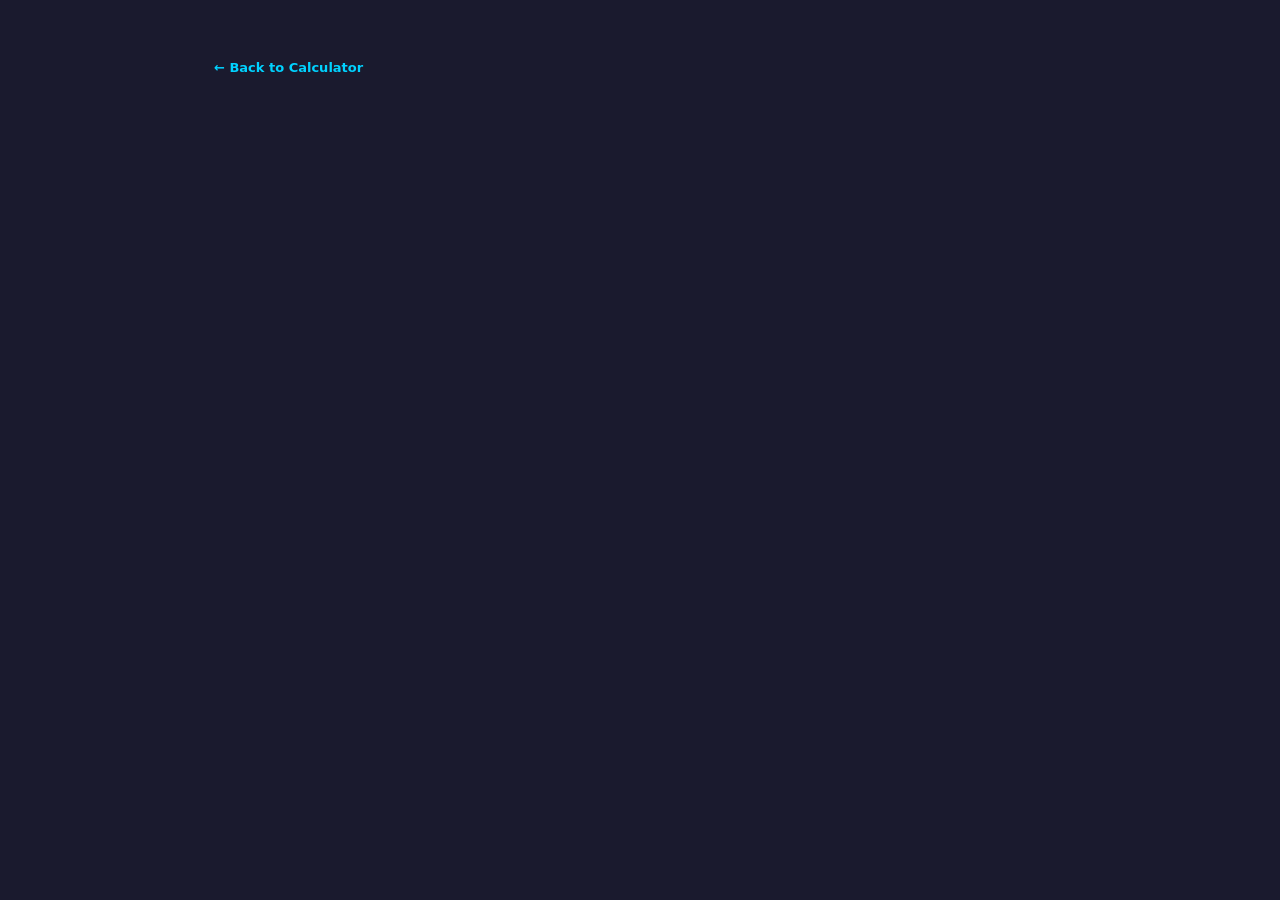
==== commit 32018b69: "feat: debrand local UI and add parity validation reports" ====
--- a/public/about.html
+++ b/public/about.html
@@ -3,168 +3,11 @@
 <head>
   <meta charset="UTF-8">
   <meta name="viewport" content="width=device-width, initial-scale=1.0">
-  <title>About — StructuralWind</title>
+  <title>About</title>
   <link rel="stylesheet" href="style.css">
   <style>
     html, body { overflow: auto; height: auto; }
     .about-page { max-width: 900px; margin: 0 auto; padding: 60px 24px 80px; }
-
-    .about-hero {
-      text-align: center;
-      margin-bottom: 56px;
-    }
-    .about-hero .hero-icon {
-      font-size: 56px;
-      margin-bottom: 16px;
-    }
-    .about-hero h1 {
-      font-size: 36px;
-      font-weight: 800;
-      color: var(--primary);
-      margin-bottom: 12px;
-    }
-    .about-hero .tagline {
-      font-size: 18px;
-      color: var(--text2);
-      max-width: 600px;
-      margin: 0 auto;
-      line-height: 1.6;
-    }
-
-    .about-section {
-      margin-bottom: 48px;
-    }
-    .about-section h2 {
-      font-size: 22px;
-      font-weight: 700;
-      color: var(--primary);
-      margin-bottom: 16px;
-      padding-bottom: 8px;
-      border-bottom: 2px solid var(--border);
-    }
-    .about-section p, .about-section li {
-      font-size: 14px;
-      line-height: 1.8;
-      color: var(--text);
-    }
-    .about-section ul {
-      list-style: none;
-      padding: 0;
-    }
-    .about-section ul li {
-      padding: 8px 0;
-      padding-left: 28px;
-      position: relative;
-    }
-    .about-section ul li::before {
-      content: '✓';
-      position: absolute;
-      left: 0;
-      color: var(--success);
-      font-weight: 700;
-      font-size: 16px;
-    }
-
-    .highlight-box {
-      background: var(--surface);
-      border: 1px solid var(--border);
-      border-radius: var(--radius);
-      padding: 24px;
-      margin: 20px 0;
-    }
-    .highlight-box h3 {
-      color: var(--primary);
-      font-size: 16px;
-      margin-bottom: 12px;
-    }
-
-    .benefits-grid {
-      display: grid;
-      grid-template-columns: repeat(auto-fit, minmax(250px, 1fr));
-      gap: 20px;
-      margin-top: 20px;
-    }
-    .benefit-card {
-      background: var(--surface);
-      border: 1px solid var(--border);
-      border-radius: var(--radius);
-      padding: 24px;
-      text-align: center;
-      transition: border-color .2s;
-    }
-    .benefit-card:hover {
-      border-color: var(--primary);
-    }
-    .benefit-card .icon {
-      font-size: 36px;
-      margin-bottom: 12px;
-    }
-    .benefit-card h3 {
-      font-size: 15px;
-      color: var(--text);
-      margin-bottom: 8px;
-    }
-    .benefit-card p {
-      font-size: 12px;
-      color: var(--text2);
-      line-height: 1.6;
-    }
-
-    .team-section {
-      background: var(--surface);
-      border: 1px solid var(--border);
-      border-radius: var(--radius);
-      padding: 32px;
-      text-align: center;
-      margin-top: 24px;
-    }
-    .team-section .icon { font-size: 48px; margin-bottom: 12px; }
-    .team-section p {
-      font-size: 14px;
-      line-height: 1.8;
-      color: var(--text);
-      max-width: 680px;
-      margin: 0 auto;
-    }
-
-    .standard-badge {
-      display: inline-block;
-      background: rgba(0, 210, 255, .1);
-      border: 1px solid var(--primary);
-      color: var(--primary);
-      padding: 6px 16px;
-      border-radius: 20px;
-      font-size: 12px;
-      font-weight: 700;
-      letter-spacing: .04em;
-      margin: 8px 4px;
-    }
-
-    .cta-section {
-      text-align: center;
-      margin-top: 56px;
-      padding: 40px 24px;
-      background: linear-gradient(135deg, var(--surface), var(--bg2));
-      border: 1px solid var(--border);
-      border-radius: var(--radius);
-    }
-    .cta-section h2 { color: var(--primary); font-size: 24px; margin-bottom: 12px; }
-    .cta-section p { color: var(--text2); margin-bottom: 24px; font-size: 14px; }
-    .cta-btn {
-      display: inline-block;
-      background: var(--primary);
-      color: var(--bg);
-      padding: 12px 32px;
-      border-radius: 8px;
-      font-size: 15px;
-      font-weight: 700;
-      text-decoration: none;
-      transition: opacity .2s;
-      border: none;
-      cursor: pointer;
-    }
-    .cta-btn:hover { opacity: .85; }
-
     .back-link {
       display: inline-flex;
       align-items: center;
@@ -173,186 +16,13 @@
       font-size: 13px;
       font-weight: 600;
       text-decoration: none;
-      margin-bottom: 32px;
     }
     .back-link:hover { text-decoration: underline; }
-
-    .disclaimer-box {
-      background: rgba(255, 171, 0, .08);
-      border: 1px solid var(--warn);
-      border-radius: var(--radius);
-      padding: 20px 24px;
-      margin-top: 24px;
-    }
-    .disclaimer-box h3 {
-      color: var(--warn);
-      font-size: 14px;
-      margin-bottom: 8px;
-    }
-    .disclaimer-box p {
-      font-size: 12px;
-      color: var(--text2);
-      line-height: 1.7;
-    }
-
-    footer {
-      text-align: center;
-      margin-top: 60px;
-      padding-top: 24px;
-      border-top: 1px solid var(--border);
-      font-size: 12px;
-      color: var(--text3);
-    }
-    footer a { color: var(--primary); text-decoration: none; }
-    footer a:hover { text-decoration: underline; }
   </style>
 </head>
 <body>
-
   <div class="about-page">
-
-    <a class='back-link' href='/'>← Back to Calculator</a>
-
-    <!-- Hero -->
-    <div class="about-hero">
-      <div class="hero-icon">💨</div>
-      <h1>StructuralWind</h1>
-      <p class="tagline">Professional wind load analysis software built by practising New Zealand structural engineers — accessible from any device, anywhere.</p>
-      <div style="margin-top:20px">
-        <span class="standard-badge">AS/NZS 1170.2:2021</span>
-        <span class="standard-badge">NZ Engineering Practice</span>
-        <span class="standard-badge">Web-Based Platform</span>
-      </div>
-    </div>
-
-    <!-- Built by Engineers -->
-    <div class="about-section">
-      <h2>🏗️ Built by Practising New Zealand Structural Engineers</h2>
-      <p>StructuralWind isn't built by software developers who read a textbook — it's designed and maintained by <strong>practising Chartered Professional Engineers (CPEng)</strong> who use wind load calculations every day on real New Zealand projects.</p>
-
-      <div class="highlight-box">
-        <h3>Why that matters:</h3>
-        <ul>
-          <li>Every calculation follows the methodology we use in professional practice, aligned with <strong>AS/NZS 1170.2:2021</strong></li>
-          <li>Wind region data, terrain categories, and shielding multipliers are specific to <strong>New Zealand conditions</strong></li>
-          <li>The tool handles the same edge cases and design scenarios we encounter on commercial, industrial, and residential projects</li>
-          <li>Clause references are included so you can trace every result back to the standard</li>
-          <li>Outputs are formatted the way engineers actually need them — for design verification, peer review, and council submissions</li>
-        </ul>
-      </div>
-
-      <div class="team-section">
-        <div class="icon">🇳🇿</div>
-        <p>We understand the unique challenges of designing for New Zealand's wind climate — from cyclonic regions in the north to the exposed coastlines of the South Island. StructuralWind is built with that local knowledge baked in, not bolted on.</p>
-      </div>
-    </div>
-
-    <!-- Benefits of a Web App -->
-    <div class="about-section">
-      <h2>🌐 Why a Web App?</h2>
-      <p>Traditional engineering software means expensive licences, clunky installers, and being locked to one machine. StructuralWind takes a different approach.</p>
-
-      <div class="benefits-grid">
-        <div class="benefit-card">
-          <div class="icon">💻</div>
-          <h3>Use It Anywhere</h3>
-          <p>Open your browser on any device — desktop, laptop, or tablet. No installation, no IT department required. Works on Windows, Mac, Linux, and Chromebooks.</p>
-        </div>
-        <div class="benefit-card">
-          <div class="icon">🔄</div>
-          <h3>Always Up to Date</h3>
-          <p>When standards change or we add features, you get the update instantly. No patches to download, no version conflicts. You're always on the latest release.</p>
-        </div>
-        <div class="benefit-card">
-          <div class="icon">🏗️</div>
-          <h3>Use It On Site</h3>
-          <p>Pull it up on your phone or tablet during a site visit. Check wind speeds, verify terrain categories against what you see, and confirm design parameters on the spot.</p>
-        </div>
-        <div class="benefit-card">
-          <div class="icon">💰</div>
-          <h3>No Expensive Licences</h3>
-          <p>No $2,000+ per-seat software licences. Affordable monthly pricing means even sole practitioners and small firms can access professional-grade tools.</p>
-        </div>
-        <div class="benefit-card">
-          <div class="icon">🔒</div>
-          <h3>Secure & Private</h3>
-          <p>Your data is protected with Firebase authentication and encrypted connections. Calculation data stays in your account — we don't share it with anyone.</p>
-        </div>
-        <div class="benefit-card">
-          <div class="icon">⚡</div>
-          <h3>Fast & Interactive</h3>
-          <p>3D visualisation, real-time pressure maps, and instant recalculation as you adjust parameters. See the impact of design changes immediately.</p>
-        </div>
-      </div>
-    </div>
-
-    <!-- What it does -->
-    <div class="about-section">
-      <h2>📐 What StructuralWind Does</h2>
-
-      <div class="highlight-box">
-        <h3>Core Capabilities</h3>
-        <ul>
-          <li><strong>Site-specific wind speed (V<sub>sit,β</sub>)</strong> — calculated for all 8 cardinal directions using regional wind speeds, terrain, shielding, and topographic multipliers</li>
-          <li><strong>Design wind pressure (q<sub>z</sub>)</strong> — with full AS/NZS 1170.2 methodology including importance levels and directional effects</li>
-          <li><strong>External pressure coefficients (C<sub>p,e</sub>)</strong> — for walls and roofs across all standard building shapes: flat, gable, hip, and monoslope</li>
-          <li><strong>Internal pressure coefficients (C<sub>p,i</sub>)</strong> — automatically calculated based on opening ratios</li>
-          <li><strong>Net face pressures</strong> — combining external and internal pressures for each building surface</li>
-          <li><strong>Interactive map</strong> — satellite/street view with building footprint overlay, wind direction arrows, and TC zone visualisation</li>
-          <li><strong>3D building model</strong> — real-time pressure heatmaps, dimension lines, and interactive face selection</li>
-          <li><strong>8-direction multiplier tables</strong> — edit M<sub>d</sub>, M<sub>z,cat</sub>, M<sub>s</sub>, and M<sub>t</sub> per direction with V<sub>sit,β</sub> wind rose</li>
-          <li><strong>Professional PDF reports</strong> — export calculation summaries with all parameters, clause references, and 3D screenshots</li>
-        </ul>
-      </div>
-    </div>
-
-    <!-- Standards -->
-    <div class="about-section">
-      <h2>📚 Standards Compliance</h2>
-      <p>All calculations follow <strong>AS/NZS 1170.2:2021 — Structural design actions, Part 2: Wind actions</strong>. Specific clause references are provided throughout the application so results can be independently verified.</p>
-
-      <div class="highlight-box">
-        <h3>Key clauses implemented:</h3>
-        <ul>
-          <li><strong>Clause 2.2</strong> — Regional wind speed V<sub>R</sub></li>
-          <li><strong>Clause 2.4.1</strong> — Site wind speed V<sub>sit,β</sub> = V<sub>R</sub> M<sub>d</sub> M<sub>z,cat</sub> M<sub>s</sub> M<sub>t</sub></li>
-          <li><strong>Clause 2.4.1</strong> — Design wind pressure q<sub>z</sub> = ½ρ<sub>air</sub> V²<sub>sit,β</sub></li>
-          <li><strong>Table 4.1(A)</strong> — Terrain/height multiplier M<sub>z,cat</sub></li>
-          <li><strong>Table 5.2</strong> — External wall pressure coefficients</li>
-          <li><strong>Table 5.3</strong> — External roof pressure coefficients</li>
-          <li><strong>Clause 5.3</strong> — Internal pressure coefficients C<sub>p,i</sub></li>
-          <li><strong>Clause 2.5.3</strong> — Net pressure p = q<sub>z</sub> (C<sub>p,e</sub> − C<sub>p,i</sub>) K<sub>a</sub> K<sub>c,e</sub></li>
-        </ul>
-      </div>
-    </div>
-
-    <!-- Disclaimer -->
-    <div class="about-section">
-      <div class="disclaimer-box">
-        <h3>⚠️ Engineering Disclaimer</h3>
-        <p>StructuralWind is a professional tool designed to assist qualified engineers with wind load calculations. All results should be independently verified by a <strong>Chartered Professional Engineer (CPEng)</strong> before being used in any design or construction. This software does not replace professional engineering judgement. The developers accept no liability for errors in calculations or any damages resulting from use of this tool.</p>
-      </div>
-    </div>
-
-    <!-- CTA -->
-    <div class="cta-section">
-      <h2>Ready to get started?</h2>
-      <p>Join hundreds of New Zealand engineers using StructuralWind for faster, more accurate wind load analysis.</p>
-      <a class='cta-btn' href='/'>Open the Calculator →</a>
-    </div>
-
-    <!-- Footer -->
-    <footer>
-      <p>© 2026 StructuralWind. All rights reserved.</p>
-      <p style="margin-top:8px">
-        <a href="terms.html">Terms of Service</a> · 
-        <a href="privacy.html">Privacy Policy</a> · 
-        <a href='/about'>About</a> · 
-        <a href="mailto:support@structuralwind.co.nz">Contact</a>
-      </p>
-    </footer>
-
+    <a class="back-link" href="/">← Back to Calculator</a>
   </div>
-
 </body>
 </html>
--- a/public/style.css
+++ b/public/style.css
@@ -1,5 +1,5 @@
 /* ═══════════════════════════════════════════
-   StructuralWind — Map Overlay Edition CSS
+   Wind Analysis Tool CSS
    ═══════════════════════════════════════════ */
 *{margin:0;padding:0;box-sizing:border-box}
 :root{
